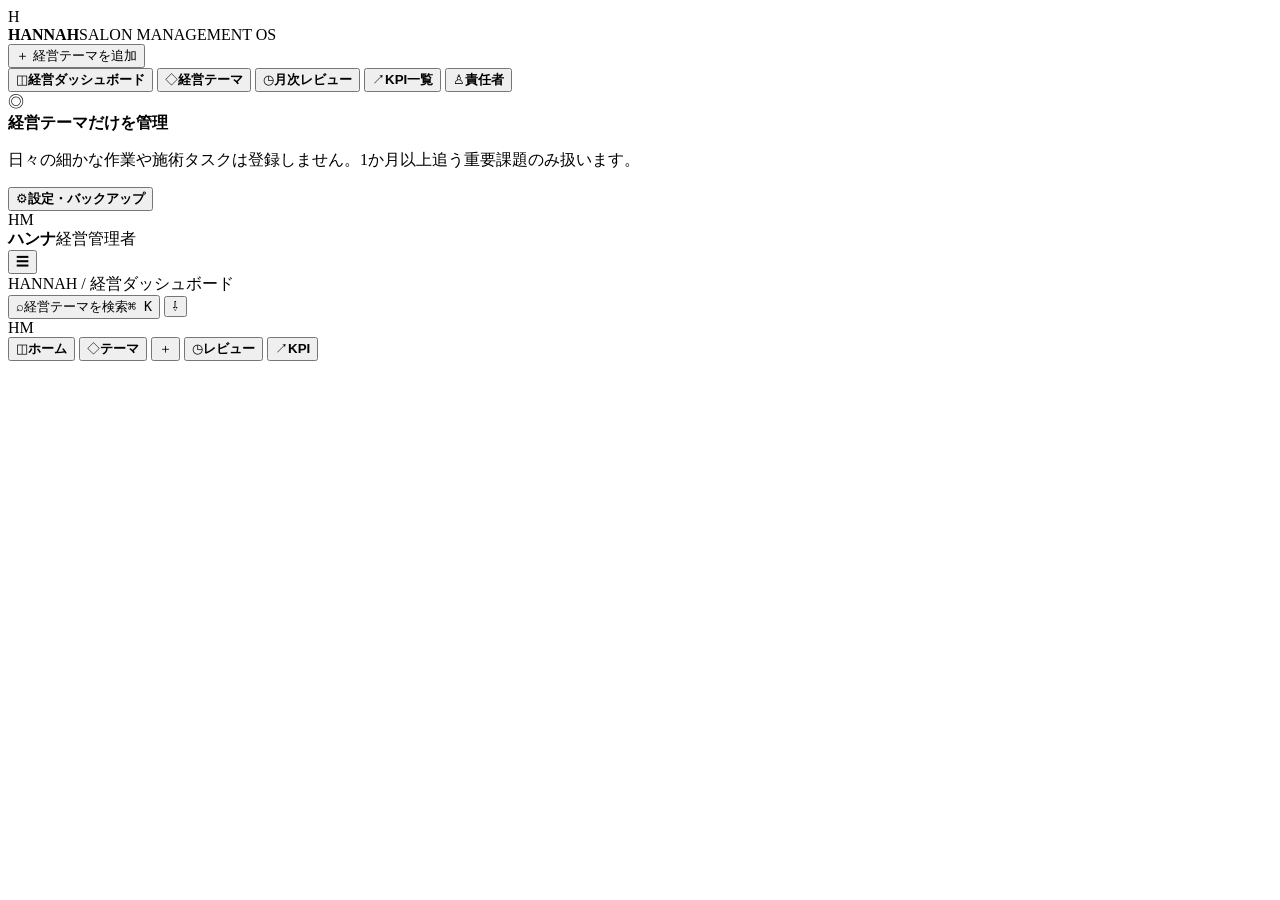
==== index.html @ eab4a726 "Add HANNAH salon management site shell" ====
<!doctype html>
<html lang="ja">
<head>
  <meta charset="utf-8">
  <meta name="viewport" content="width=device-width,initial-scale=1,viewport-fit=cover">
  <meta name="theme-color" content="#faf9f6">
  <meta name="description" content="HANNAH SALON MANAGEMENT OS - 美容室経営の重要テーマを管理する経営ボード">
  <title>HANNAH SALON MANAGEMENT OS｜PC版</title>
  <link rel="stylesheet" href="styles.css">
</head>
<body>
  <div id="app" class="app-shell">
    <aside class="sidebar" id="sidebar">
      <div class="brand">
        <div class="brand-mark">H</div>
        <div><strong>HANNAH</strong><span>SALON MANAGEMENT OS</span></div>
      </div>

      <button class="primary-create" data-action="new-theme"><span>＋</span> 経営テーマを追加</button>

      <nav class="nav">
        <button class="nav-item active" data-route="dashboard"><span>◫</span><b>経営ダッシュボード</b></button>
        <button class="nav-item" data-route="themes"><span>◇</span><b>経営テーマ</b><em id="themeCount"></em></button>
        <button class="nav-item" data-route="review"><span>◷</span><b>月次レビュー</b></button>
        <button class="nav-item" data-route="kpi"><span>↗</span><b>KPI一覧</b></button>
        <button class="nav-item" data-route="team"><span>♙</span><b>責任者</b></button>
      </nav>

      <div class="sidebar-note">
        <span class="note-icon">◎</span>
        <div><strong>経営テーマだけを管理</strong><p>日々の細かな作業や施術タスクは登録しません。1か月以上追う重要課題のみ扱います。</p></div>
      </div>

      <div class="sidebar-bottom">
        <button class="nav-item" data-route="settings"><span>⚙</span><b>設定・バックアップ</b></button>
        <div class="profile-card">
          <div class="avatar gold">HM</div>
          <div><strong>ハンナ</strong><span>経営管理者</span></div>
        </div>
      </div>
    </aside>

    <div class="mobile-overlay" id="mobileOverlay" data-action="close-sidebar"></div>

    <main class="main">
      <header class="topbar">
        <button class="icon-btn mobile-menu" data-action="toggle-sidebar" aria-label="メニュー">☰</button>
        <div class="breadcrumb" id="breadcrumb">HANNAH / 経営ダッシュボード</div>
        <div class="top-actions">
          <button class="search-btn" data-action="open-search"><span>⌕</span><span>経営テーマを検索</span><kbd>⌘ K</kbd></button>
          <button class="icon-btn" data-action="export" title="バックアップ">⇩</button>
          <div class="avatar gold">HM</div>
        </div>
      </header>
      <div id="content" class="content"></div>
    </main>

    <nav class="mobile-nav">
      <button class="active" data-route="dashboard"><span>◫</span><b>ホーム</b></button>
      <button data-route="themes"><span>◇</span><b>テーマ</b></button>
      <button class="mobile-add" data-action="new-theme">＋</button>
      <button data-route="review"><span>◷</span><b>レビュー</b></button>
      <button data-route="kpi"><span>↗</span><b>KPI</b></button>
    </nav>

    <div id="drawerBackdrop" class="drawer-backdrop" hidden data-action="close-drawer"></div>
    <aside id="drawer" class="drawer" hidden></aside>

    <div id="modalBackdrop" class="modal-backdrop" hidden>
      <div id="modal" class="modal"></div>
    </div>

    <div id="searchBackdrop" class="search-backdrop" hidden>
      <div class="search-panel">
        <div class="search-input"><span>⌕</span><input id="searchInput" placeholder="経営テーマ・重点施策・判断事項を検索"><kbd>ESC</kbd></div>
        <div id="searchResults" class="search-results"></div>
      </div>
    </div>

    <div id="toast" class="toast"></div>
  </div>
  <script src="app.js"></script>
</body>
</html>
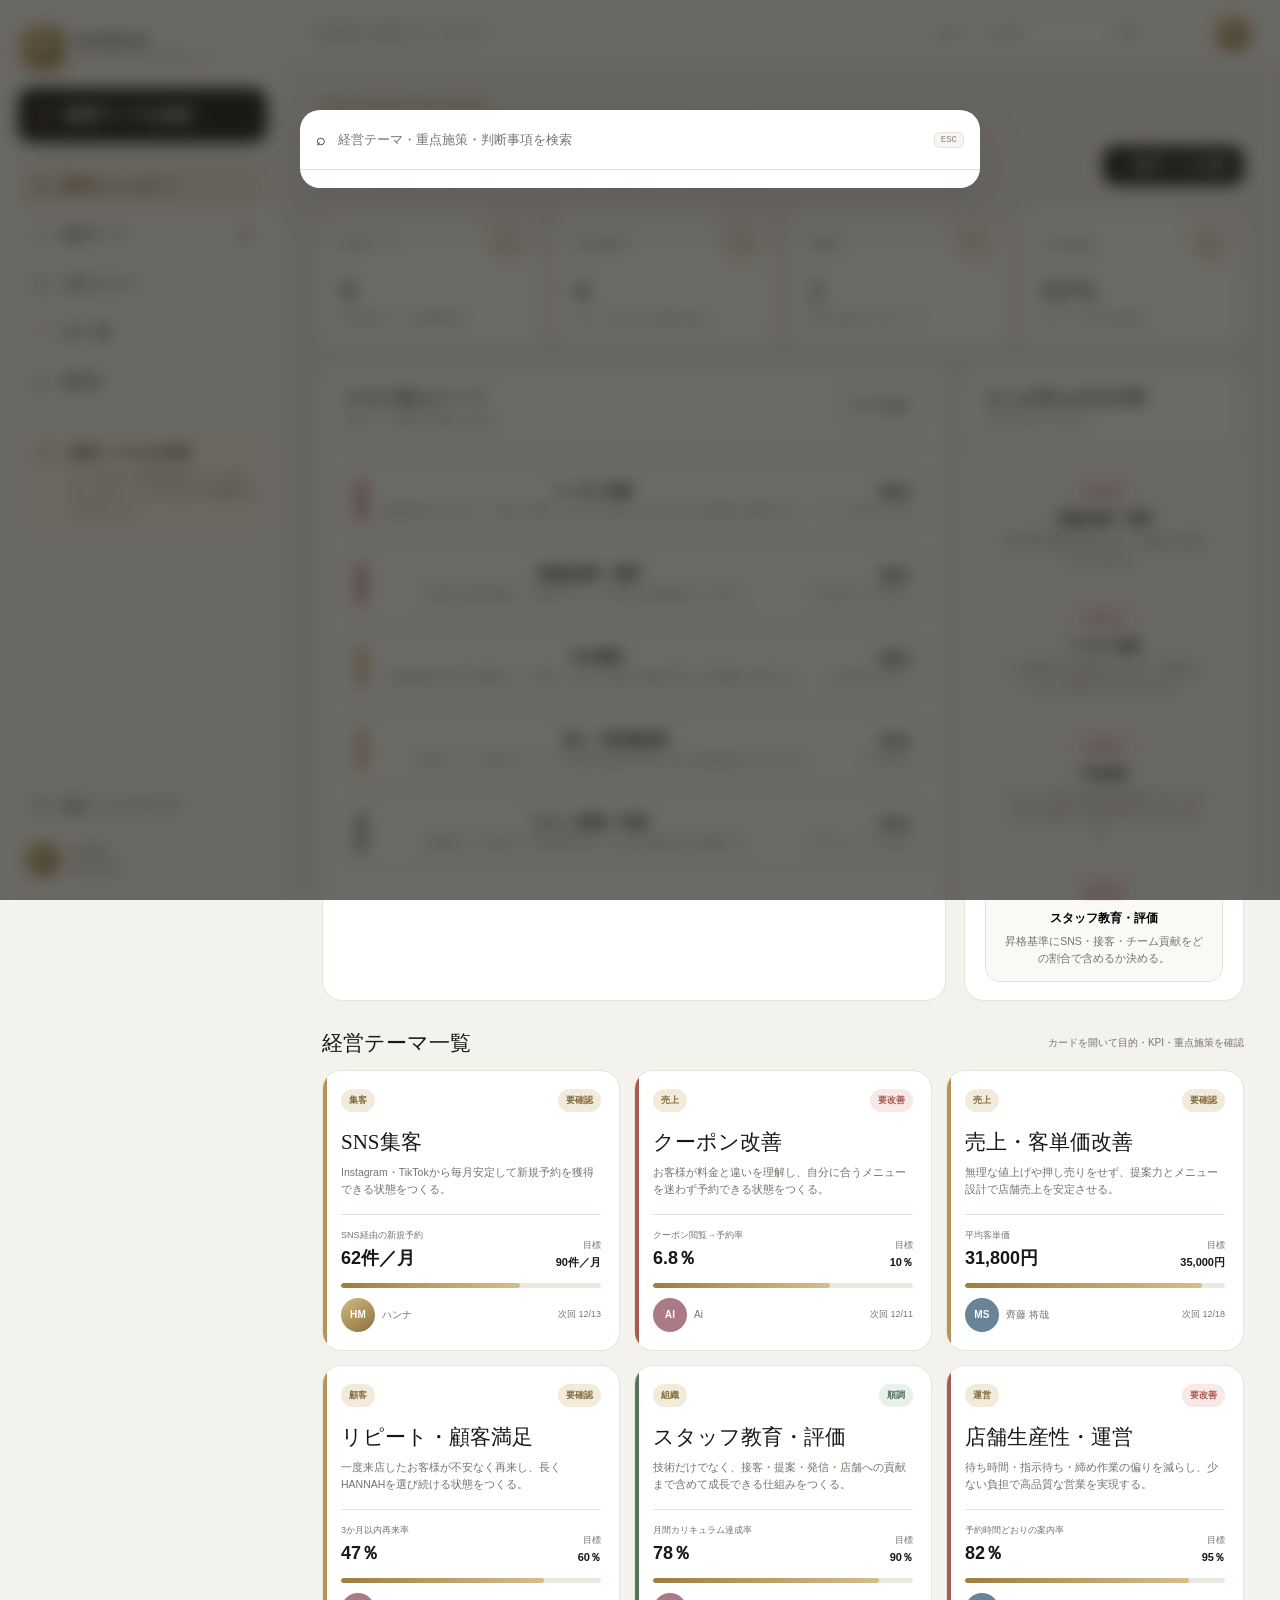
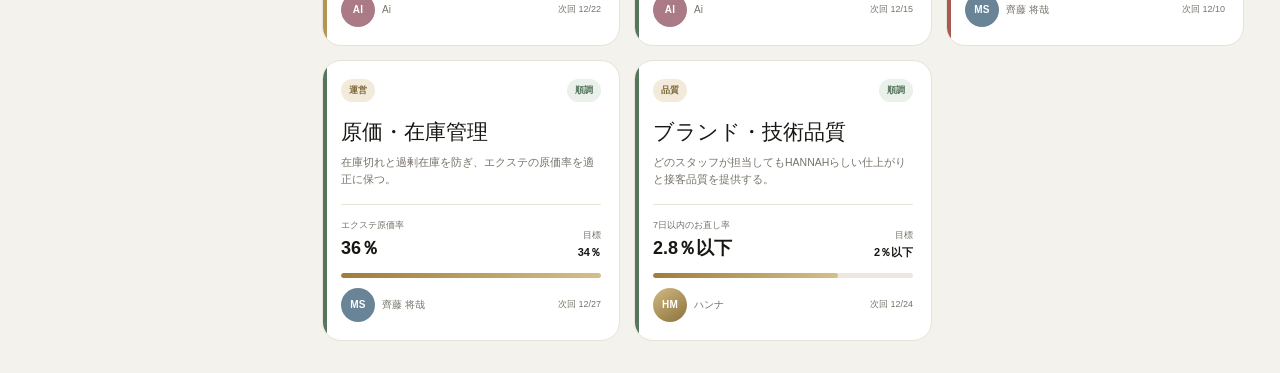
==== commit b7059dad: "Wire the public site application" ====
--- a/index.html
+++ b/index.html
@@ -5,7 +5,7 @@
   <meta name="viewport" content="width=device-width,initial-scale=1,viewport-fit=cover">
   <meta name="theme-color" content="#faf9f6">
   <meta name="description" content="HANNAH SALON MANAGEMENT OS - 美容室経営の重要テーマを管理する経営ボード">
-  <title>HANNAH SALON MANAGEMENT OS｜PC版</title>
+  <title>HANNAH SALON MANAGEMENT OS</title>
   <link rel="stylesheet" href="styles.css">
 </head>
 <body>
@@ -79,6 +79,7 @@
 
     <div id="toast" class="toast"></div>
   </div>
-  <script src="app.js"></script>
+  <script src="js/core.js"></script>
+  <script src="js/app.js"></script>
 </body>
 </html>
--- a/styles.css
+++ b/styles.css
@@ -0,0 +1,10 @@
+:root{
+  --bg:#f4f2ed;--surface:#fff;--surface-soft:#faf9f6;--ink:#171713;--muted:#77736a;--line:#e8e3d8;
+  --gold:#b59555;--gold-dark:#826b3c;--gold-soft:#f2ebdc;--black:#1d1d19;--green:#56755d;--green-soft:#eaf1eb;
+  --red:#a95950;--red-soft:#f7e9e7;--purple:#766482;--purple-soft:#f0ebf3;--blue:#5e7487;--blue-soft:#e9eff3;
+  --shadow:0 18px 55px rgba(38,34,25,.10);--radius:20px;--sidebar:286px;
+}
+*{box-sizing:border-box}html,body{margin:0;min-height:100%;font-family:Inter,"Noto Sans JP",-apple-system,BlinkMacSystemFont,"Segoe UI",sans-serif;color:var(--ink);background:var(--bg)}button,input,select,textarea{font:inherit}button{cursor:pointer}.app-shell{min-height:100vh}.sidebar{position:fixed;inset:0 auto 0 0;width:var(--sidebar);background:#fbfaf7;border-right:1px solid var(--line);padding:22px 18px;display:flex;flex-direction:column;z-index:50}.brand{display:flex;align-items:center;gap:12px;padding:4px 4px 20px}.brand-mark{width:42px;height:42px;border-radius:13px;background:linear-gradient(145deg,#d7c391,#8e7136);color:#fff;display:grid;place-items:center;font-family:Georgia,serif;font-size:25px;box-shadow:0 8px 24px rgba(151,118,56,.22)}.brand strong{display:block;letter-spacing:.16em;font-size:14px}.brand span{display:block;color:var(--muted);font-size:9px;letter-spacing:.12em;margin-top:4px}.primary-create{border:0;border-radius:14px;background:var(--black);color:#fff;padding:13px 16px;font-weight:700;text-align:left;display:flex;align-items:center;gap:10px;box-shadow:0 9px 20px rgba(0,0,0,.12)}.primary-create span{font-size:21px;color:#dec58e}.nav{display:grid;gap:6px;margin-top:22px}.nav-item{border:0;background:transparent;display:flex;align-items:center;gap:11px;min-height:43px;border-radius:12px;padding:0 12px;color:#5e5a52;text-align:left}.nav-item span{width:21px;text-align:center;font-size:17px}.nav-item b{font-size:13px;flex:1}.nav-item em{font-style:normal;font-size:11px;border-radius:20px;background:#eee9de;padding:2px 7px}.nav-item:hover,.nav-item.active{background:var(--gold-soft);color:#4d3d1f}.sidebar-note{margin-top:25px;border:1px solid #e6dcc7;background:#fffaf0;border-radius:17px;padding:14px;display:flex;gap:10px}.note-icon{width:27px;height:27px;flex:0 0 27px;border:1px solid #d9c69b;border-radius:50%;display:grid;place-items:center;color:var(--gold-dark)}.sidebar-note strong{font-size:12px}.sidebar-note p{font-size:10.5px;line-height:1.65;color:#777064;margin:6px 0 0}.sidebar-bottom{margin-top:auto}.profile-card{display:flex;align-items:center;gap:10px;padding:14px 8px 2px}.profile-card strong,.profile-card span{display:block}.profile-card strong{font-size:12px}.profile-card span{font-size:10px;color:var(--muted);margin-top:2px}.avatar{width:34px;height:34px;border-radius:50%;display:grid;place-items:center;font-size:10px;font-weight:800;color:#fff;letter-spacing:.03em}.avatar.gold{background:linear-gradient(145deg,#d2ba83,#8b713c)}.avatar.blue{background:#698497}.avatar.pink{background:#aa7a86}.avatar.green{background:#66806c}.avatar.purple{background:#806b8b}.main{margin-left:var(--sidebar);min-height:100vh}.topbar{height:68px;position:sticky;top:0;z-index:30;background:rgba(250,249,246,.88);backdrop-filter:blur(18px);border-bottom:1px solid rgba(226,221,210,.8);display:flex;align-items:center;padding:0 30px;gap:18px}.breadcrumb{font-size:12px;color:#77736a}.top-actions{margin-left:auto;display:flex;align-items:center;gap:9px}.search-btn{width:255px;border:1px solid var(--line);background:#fff;border-radius:12px;height:38px;display:flex;align-items:center;gap:8px;color:#807b72;padding:0 11px}.search-btn span:nth-child(2){font-size:11px;flex:1;text-align:left}.search-btn kbd,.search-input kbd{border:1px solid var(--line);background:#f7f5ef;border-radius:6px;padding:2px 6px;font-size:9px;color:#8d887e}.icon-btn{width:38px;height:38px;border:1px solid var(--line);background:#fff;border-radius:11px;color:#59564f}.mobile-menu{display:none}.content{padding:32px 36px;max-width:1800px;margin:auto}.page-head{display:flex;justify-content:space-between;gap:25px;align-items:flex-end;margin-bottom:25px}.eyebrow{font-size:10px;letter-spacing:.15em;text-transform:uppercase;color:var(--gold-dark);font-weight:800}.page-head h1{font-family:Georgia,"Yu Mincho",serif;font-weight:500;font-size:31px;margin:7px 0 5px;letter-spacing:-.03em}.page-head p{margin:0;color:var(--muted);font-size:12px;line-height:1.65}.page-actions{display:flex;gap:8px;align-items:center}.button{border:1px solid var(--line);border-radius:12px;padding:10px 14px;background:#fff;font-size:12px;font-weight:700;color:#45423b}.button.dark{border-color:var(--black);background:var(--black);color:#fff}.button.gold{border-color:var(--gold);background:var(--gold);color:#fff}.button.ghost{background:transparent}.button.danger{color:var(--red);border-color:#e8c7c4}.stats-grid{display:grid;grid-template-columns:repeat(4,1fr);gap:14px;margin-bottom:22px}.stat-card{background:var(--surface);border:1px solid var(--line);border-radius:18px;padding:18px;min-height:118px;position:relative;overflow:hidden}.stat-card:after{content:"";position:absolute;width:90px;height:90px;border-radius:50%;background:linear-gradient(145deg,rgba(181,149,85,.12),transparent);right:-30px;top:-30px}.stat-top{display:flex;justify-content:space-between;align-items:center;color:var(--muted);font-size:11px}.stat-icon{width:31px;height:31px;border-radius:10px;background:var(--gold-soft);display:grid;place-items:center;color:var(--gold-dark)}.stat-value{font-family:Georgia,serif;font-size:29px;margin-top:14px}.stat-sub{font-size:10px;color:var(--muted);margin-top:5px}.dashboard-grid{display:grid;grid-template-columns:minmax(0,1.55fr) minmax(280px,.65fr);gap:18px}.panel{background:var(--surface);border:1px solid var(--line);border-radius:var(--radius);overflow:hidden}.panel-head{padding:18px 20px;border-bottom:1px solid var(--line);display:flex;justify-content:space-between;align-items:center}.panel-head h2{font-family:Georgia,serif;font-size:18px;font-weight:500;margin:0}.panel-head p{margin:4px 0 0;font-size:10px;color:var(--muted)}.panel-body{padding:18px 20px}.focus-list{display:grid;gap:11px}.focus-row{border:1px solid var(--line);border-radius:15px;padding:14px;display:grid;grid-template-columns:7px minmax(0,1fr) auto;gap:12px;align-items:center;transition:.2s;background:#fff}.focus-row:hover{transform:translateY(-1px);box-shadow:0 8px 25px rgba(45,39,25,.06)}.health-bar{height:42px;border-radius:10px;background:var(--green)}.health-bar.watch{background:var(--gold)}.health-bar.risk{background:var(--red)}.focus-main{min-width:0}.focus-main strong{font-size:13px;display:block}.focus-main p{margin:5px 0 0;color:var(--muted);font-size:10.5px;white-space:nowrap;overflow:hidden;text-overflow:ellipsis}.focus-meta{text-align:right}.focus-meta b{display:block;font-size:15px}.focus-meta span{font-size:9px;color:var(--muted)}.decision-list{display:grid;gap:10px}.decision-card{background:var(--surface-soft);border:1px solid var(--line);border-radius:14px;padding:14px}.decision-card .tag{display:inline-flex;font-size:9px;border-radius:20px;padding:4px 8px;background:var(--red-soft);color:var(--red);font-weight:800}.decision-card strong{font-size:12px;display:block;margin-top:9px}.decision-card p{font-size:10.5px;color:var(--muted);line-height:1.6;margin:6px 0 0}.section-title{display:flex;align-items:center;justify-content:space-between;margin:28px 0 13px}.section-title h2{font-family:Georgia,serif;font-size:21px;font-weight:500;margin:0}.section-title span{font-size:10px;color:var(--muted)}.theme-grid{display:grid;grid-template-columns:repeat(3,minmax(0,1fr));gap:14px}.theme-card{background:#fff;border:1px solid var(--line);border-radius:19px;padding:18px;cursor:pointer;position:relative;overflow:hidden;transition:.2s}.theme-card:hover{transform:translateY(-2px);box-shadow:var(--shadow)}.theme-card:before{content:"";position:absolute;inset:0 auto 0 0;width:4px;background:var(--gold)}.theme-card[data-health="good"]:before{background:var(--green)}.theme-card[data-health="risk"]:before{background:var(--red)}.theme-top{display:flex;justify-content:space-between;align-items:flex-start;gap:10px}.theme-category{font-size:9px;color:var(--gold-dark);background:var(--gold-soft);padding:5px 8px;border-radius:20px;font-weight:800}.health-pill{font-size:9px;border-radius:20px;padding:5px 8px;font-weight:800}.health-pill.good{background:var(--green-soft);color:var(--green)}.health-pill.watch{background:var(--gold-soft);color:var(--gold-dark)}.health-pill.risk{background:var(--red-soft);color:var(--red)}.theme-card h3{font-family:Georgia,"Yu Mincho",serif;font-size:21px;font-weight:500;margin:16px 0 8px}.theme-purpose{height:34px;font-size:10.5px;line-height:1.6;color:var(--muted);margin:0}.kpi-box{margin-top:16px;padding-top:14px;border-top:1px solid var(--line);display:flex;align-items:flex-end;justify-content:space-between}.kpi-box span{font-size:9px;color:var(--muted);display:block}.kpi-box strong{font-size:18px;display:block;margin-top:4px}.kpi-target{text-align:right}.kpi-target b{font-size:11px}.progress-track{height:5px;background:#ece8df;border-radius:8px;overflow:hidden;margin:13px 0 10px}.progress-track i{display:block;height:100%;background:linear-gradient(90deg,#9e7d3e,#d5bf89);border-radius:8px}.theme-footer{display:flex;justify-content:space-between;align-items:center}.owner-line{display:flex;align-items:center;gap:7px}.owner-line span{font-size:10px;color:var(--muted)}.next-review{font-size:9px;color:var(--muted)}.filters{display:flex;gap:8px;flex-wrap:wrap;margin-bottom:16px}.filter-btn{border:1px solid var(--line);background:#fff;border-radius:20px;padding:7px 12px;font-size:10px;color:#6e6a62}.filter-btn.active{background:var(--black);border-color:var(--black);color:#fff}.board{display:grid;grid-template-columns:repeat(4,minmax(250px,1fr));gap:14px;overflow:auto;padding-bottom:10px}.board-column{background:#ebe8e1;border-radius:18px;padding:12px;min-height:510px}.column-head{display:flex;align-items:center;justify-content:space-between;padding:5px 4px 13px}.column-head strong{font-size:12px}.column-head span{font-size:9px;background:#fff;border-radius:20px;padding:3px 7px}.column-drop{display:grid;gap:10px;min-height:440px}.strategy-card{background:#fff;border:1px solid #e2ded4;border-radius:15px;padding:14px;cursor:grab;box-shadow:0 3px 10px rgba(49,44,32,.03)}.strategy-card.dragging{opacity:.45}.strategy-card h3{font-size:13px;margin:9px 0 6px}.strategy-card p{font-size:10px;line-height:1.55;color:var(--muted);margin:0}.strategy-card .mini-kpi{display:flex;justify-content:space-between;margin-top:13px;padding-top:11px;border-top:1px solid var(--line);font-size:9px}.strategy-card .mini-kpi b{font-size:12px}.strategy-bottom{display:flex;justify-content:space-between;align-items:center;margin-top:12px}.review-table,.kpi-table,.team-table{width:100%;border-collapse:collapse}.review-table th,.kpi-table th,.team-table th{text-align:left;font-size:9px;text-transform:uppercase;letter-spacing:.08em;color:var(--muted);padding:12px;border-bottom:1px solid var(--line)}.review-table td,.kpi-table td,.team-table td{padding:14px 12px;border-bottom:1px solid var(--line);font-size:11px;vertical-align:middle}.table-theme{display:flex;gap:9px;align-items:center}.table-theme i{width:8px;height:32px;border-radius:8px;background:var(--gold)}.table-theme strong{display:block;font-size:12px}.table-theme span{display:block;font-size:9px;color:var(--muted);margin-top:3px}.status-select{border:1px solid var(--line);background:#fff;border-radius:10px;padding:7px;font-size:10px}.decision-cell{max-width:290px;line-height:1.5;color:#555149}.meter{width:110px;height:6px;background:#ece8e0;border-radius:6px;overflow:hidden}.meter i{display:block;height:100%;background:var(--gold)}.kpi-value{font-size:16px;font-weight:800}.kpi-delta{font-size:9px;margin-top:3px;color:var(--muted)}.review-hero{background:linear-gradient(125deg,#1f1f1b,#38342c);color:#fff;border-radius:24px;padding:27px;display:grid;grid-template-columns:1.4fr .6fr;gap:30px;margin-bottom:18px}.review-hero h2{font-family:Georgia,serif;font-weight:500;font-size:25px;margin:6px 0 8px}.review-hero p{font-size:11px;color:#d1cec6;line-height:1.7}.review-score{display:flex;align-items:center;justify-content:center;gap:14px;border-left:1px solid rgba(255,255,255,.15)}.review-score strong{font-family:Georgia,serif;font-size:45px;font-weight:400;color:#e5cf9a}.review-score span{font-size:10px;color:#c8c3b9}.principles{display:grid;grid-template-columns:repeat(3,1fr);gap:14px}.principle{border:1px solid var(--line);background:#fff;border-radius:16px;padding:17px}.principle b{font-family:Georgia,serif;font-size:17px;font-weight:500}.principle p{font-size:10.5px;line-height:1.65;color:var(--muted);margin:8px 0 0}.empty{padding:45px;text-align:center;color:var(--muted);font-size:12px}.drawer-backdrop{position:fixed;inset:0;background:rgba(27,25,21,.25);backdrop-filter:blur(3px);z-index:80}.drawer{position:fixed;top:0;right:0;bottom:0;width:min(610px,100%);background:#fff;z-index:90;box-shadow:-20px 0 70px rgba(30,27,20,.14);overflow:auto}.drawer-head{position:sticky;top:0;background:rgba(255,255,255,.95);backdrop-filter:blur(12px);border-bottom:1px solid var(--line);padding:19px 22px;display:flex;justify-content:space-between;align-items:center;z-index:3}.drawer-head .category{font-size:9px;color:var(--gold-dark);font-weight:800}.drawer-head h2{font-family:Georgia,"Yu Mincho",serif;font-size:25px;font-weight:500;margin:5px 0 0}.drawer-body{padding:22px}.drawer-section{padding:20px 0;border-bottom:1px solid var(--line)}.drawer-section:first-child{padding-top:0}.drawer-section h3{font-size:11px;letter-spacing:.08em;text-transform:uppercase;margin:0 0 12px;color:#6c675e}.objective{font-family:Georgia,"Yu Mincho",serif;font-size:19px;line-height:1.7;margin:0}.detail-grid{display:grid;grid-template-columns:1fr 1fr;gap:12px}.detail-box{background:var(--surface-soft);border:1px solid var(--line);border-radius:14px;padding:13px}.detail-box span{font-size:9px;color:var(--muted);display:block}.detail-box strong{font-size:13px;display:block;margin-top:5px}.decision-highlight{background:#fff8eb;border:1px solid #ead6ab;border-radius:16px;padding:16px}.decision-highlight span{font-size:9px;color:var(--gold-dark);font-weight:800}.decision-highlight p{font-size:13px;line-height:1.7;margin:7px 0 0}.initiative-list{display:grid;gap:8px}.initiative{display:flex;gap:10px;align-items:flex-start;border:1px solid var(--line);border-radius:13px;padding:12px}.initiative i{width:22px;height:22px;border-radius:50%;background:var(--gold-soft);display:grid;place-items:center;font-style:normal;font-size:9px;color:var(--gold-dark);font-weight:800}.initiative div{font-size:11px;line-height:1.6}.drawer-actions{position:sticky;bottom:0;background:#fff;border-top:1px solid var(--line);padding:15px 22px;display:flex;justify-content:space-between;gap:8px}.modal-backdrop,.search-backdrop{position:fixed;inset:0;background:rgba(25,23,19,.4);backdrop-filter:blur(6px);z-index:100;display:grid;place-items:center;padding:20px}.modal{width:min(720px,100%);max-height:90vh;overflow:auto;background:#fff;border-radius:22px;box-shadow:var(--shadow)}.modal-head{padding:19px 22px;border-bottom:1px solid var(--line);display:flex;justify-content:space-between;align-items:center}.modal-head h2{font-family:Georgia,serif;font-size:21px;font-weight:500;margin:0}.modal-body{padding:22px}.modal-footer{padding:15px 22px;border-top:1px solid var(--line);display:flex;justify-content:flex-end;gap:8px}.form-grid{display:grid;grid-template-columns:1fr 1fr;gap:14px}.form-group{display:grid;gap:7px}.form-group.full{grid-column:1/-1}.form-group label{font-size:10px;font-weight:800;color:#5f5b53}.form-group input,.form-group select,.form-group textarea{width:100%;border:1px solid var(--line);background:#fff;border-radius:11px;padding:10px 11px;font-size:11px;color:var(--ink);outline:none}.form-group textarea{min-height:88px;resize:vertical}.form-group input:focus,.form-group select:focus,.form-group textarea:focus{border-color:#cbb071;box-shadow:0 0 0 3px rgba(181,149,85,.12)}.helper{font-size:9px;color:var(--muted);line-height:1.5}.search-panel{width:min(680px,100%);background:#fff;border-radius:20px;overflow:hidden;box-shadow:var(--shadow);align-self:start;margin-top:10vh}.search-input{height:60px;display:flex;align-items:center;gap:10px;padding:0 16px;border-bottom:1px solid var(--line)}.search-input input{flex:1;border:0;outline:0;font-size:13px}.search-results{max-height:460px;overflow:auto;padding:9px}.search-result{width:100%;border:0;background:#fff;border-radius:12px;padding:12px;display:flex;align-items:center;gap:12px;text-align:left}.search-result:hover{background:var(--surface-soft)}.search-result i{width:6px;height:36px;border-radius:5px;background:var(--gold)}.search-result strong{display:block;font-size:12px}.search-result span{display:block;color:var(--muted);font-size:9px;margin-top:4px}.toast{position:fixed;left:50%;bottom:30px;transform:translate(-50%,20px);background:#1f1f1b;color:#fff;border-radius:12px;padding:11px 16px;font-size:11px;opacity:0;pointer-events:none;z-index:200;transition:.25s}.toast.show{opacity:1;transform:translate(-50%,0)}.mobile-nav{display:none}.mobile-overlay{display:none}
+@media(max-width:1180px){.theme-grid{grid-template-columns:repeat(2,minmax(0,1fr))}.dashboard-grid{grid-template-columns:1fr}.stats-grid{grid-template-columns:repeat(2,1fr)}}
+@media(max-width:600px){:root{--sidebar:270px}.sidebar{transform:translateX(-100%);transition:.25s}.sidebar.open{transform:translateX(0)}.mobile-overlay.show{display:block;position:fixed;inset:0;background:rgba(23,21,18,.35);z-index:40}.main{margin-left:0}.topbar{padding:0 15px;height:61px}.mobile-menu{display:block}.breadcrumb{font-size:10px}.search-btn{width:38px;padding:0;justify-content:center}.search-btn span:nth-child(2),.search-btn kbd,.top-actions>.icon-btn{display:none}.content{padding:18px 14px 88px}.page-head{display:block}.page-head h1{font-size:27px}.page-actions{margin-top:15px}.stats-grid{grid-template-columns:1fr 1fr;gap:9px}.stat-card{padding:14px;min-height:105px}.stat-value{font-size:25px}.theme-grid{grid-template-columns:1fr}.board{grid-template-columns:repeat(4,280px)}.review-hero{grid-template-columns:1fr;padding:22px}.review-score{border-left:0;border-top:1px solid rgba(255,255,255,.15);padding-top:18px}.principles{grid-template-columns:1fr}.table-wrap{overflow:auto}.review-table,.kpi-table,.team-table{min-width:760px}.mobile-nav{position:fixed;display:grid;grid-template-columns:repeat(5,1fr);left:0;right:0;bottom:0;height:68px;background:rgba(255,255,255,.96);backdrop-filter:blur(16px);border-top:1px solid var(--line);z-index:45;padding-bottom:env(safe-area-inset-bottom)}.mobile-nav button{border:0;background:transparent;display:flex;flex-direction:column;align-items:center;justify-content:center;gap:4px;color:#858078}.mobile-nav button span{font-size:17px}.mobile-nav button b{font-size:8px}.mobile-nav button.active{color:var(--gold-dark)}.mobile-nav .mobile-add{width:45px;height:45px;border-radius:15px;background:var(--black);color:#fff;font-size:23px;align-self:center;justify-self:center}.detail-grid{grid-template-columns:1fr}.form-grid{grid-template-columns:1fr}.form-group.full{grid-column:auto}.drawer{width:100%}}
+@media(max-width:420px){.stats-grid{grid-template-columns:1fr 1fr}.stat-card{min-height:98px}.stat-top{font-size:9px}.page-head p{font-size:11px}.theme-card{padding:16px}.modal-backdrop{padding:8px}.modal{max-height:96vh;border-radius:18px}.top-actions{gap:5px}}
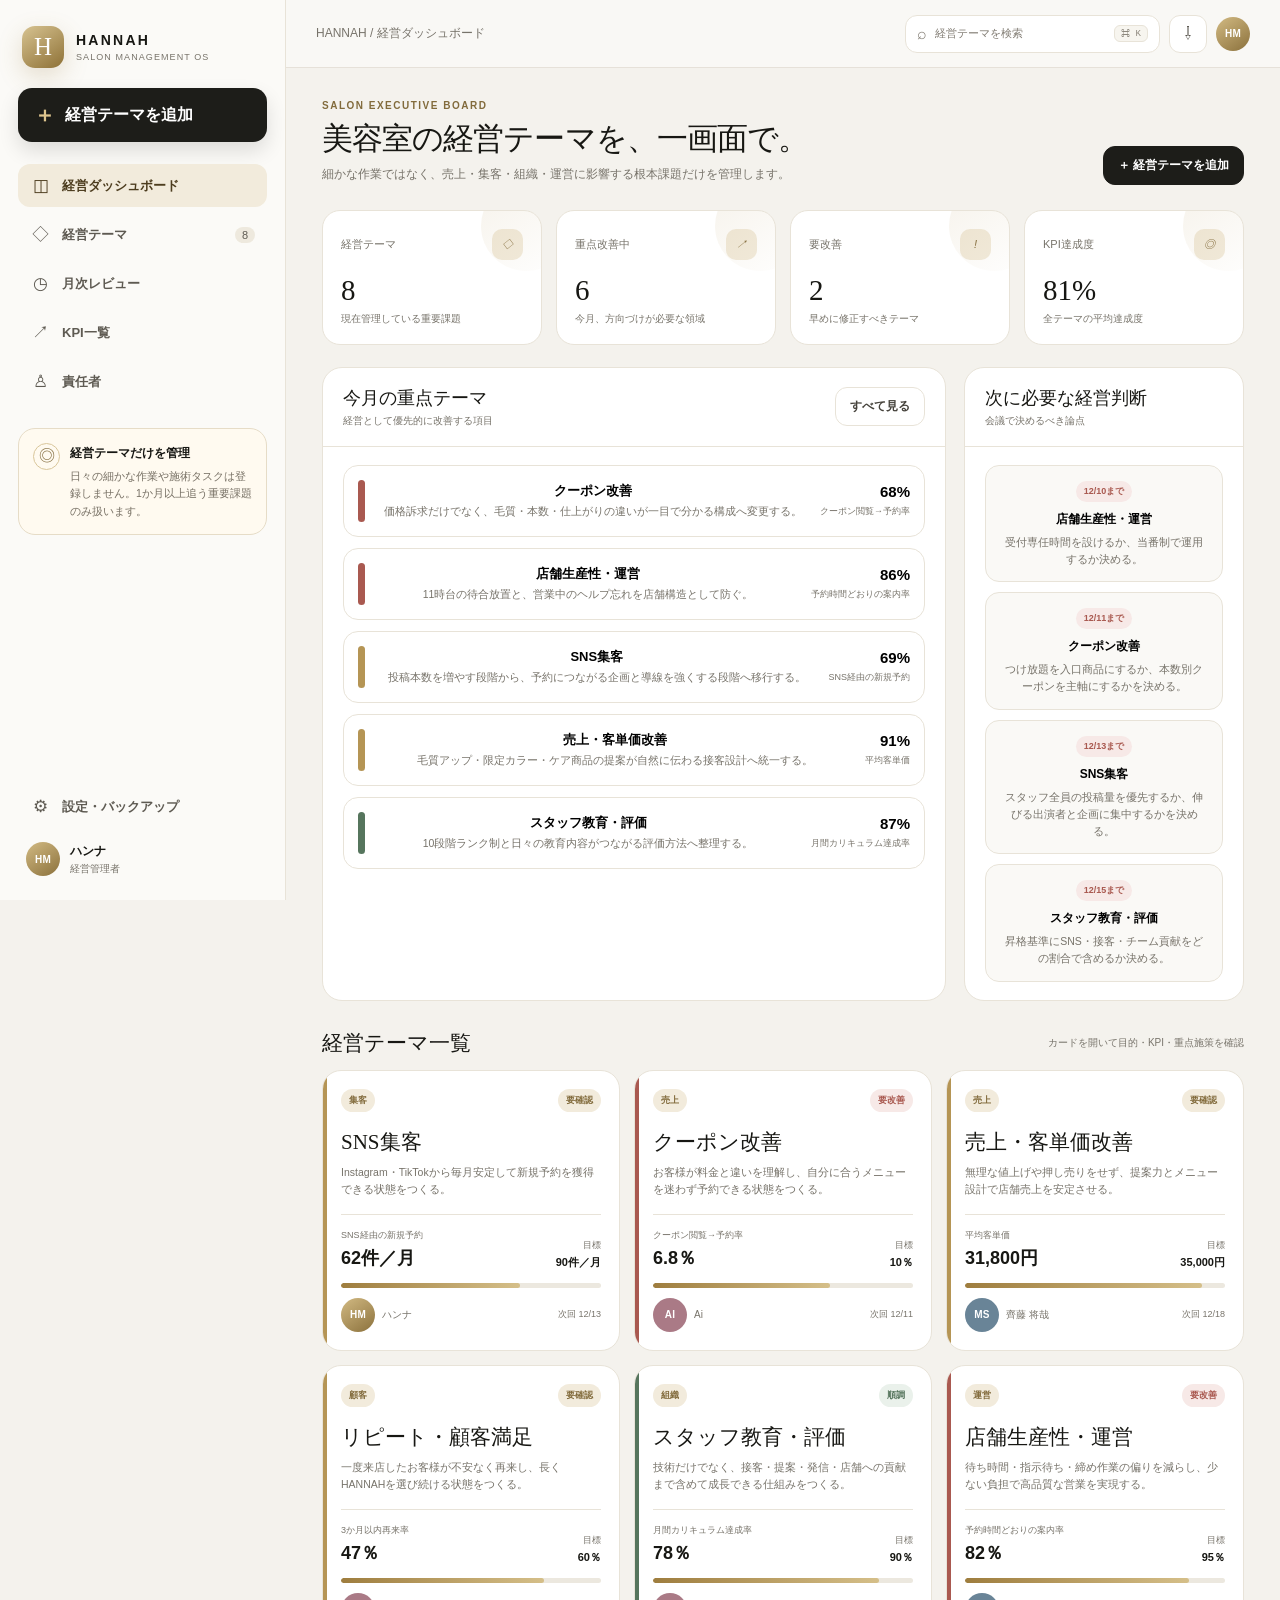
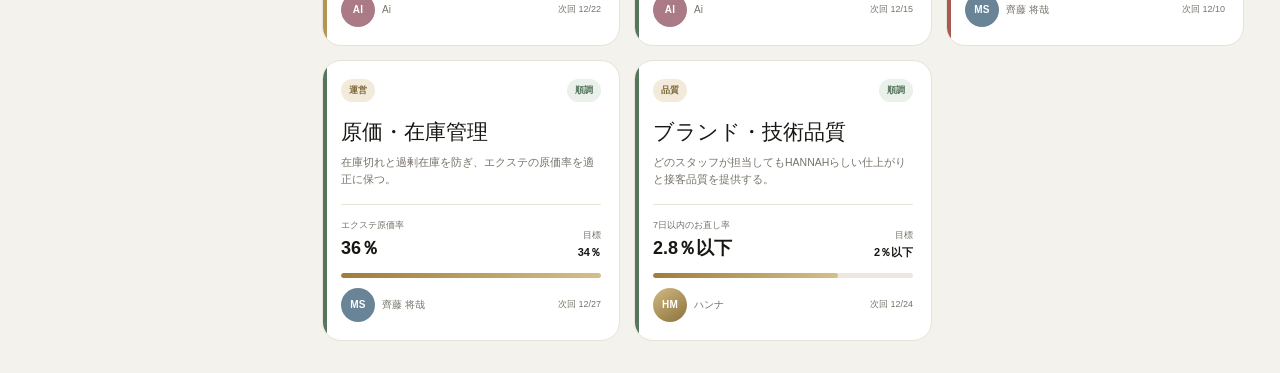
==== commit 453827d3: "Fix hidden overlays on initial page load" ====
--- a/index.html
+++ b/index.html
@@ -6,7 +6,8 @@
   <meta name="theme-color" content="#faf9f6">
   <meta name="description" content="HANNAH SALON MANAGEMENT OS - 美容室経営の重要テーマを管理する経営ボード">
   <title>HANNAH SALON MANAGEMENT OS</title>
-  <link rel="stylesheet" href="styles.css">
+  <link rel="stylesheet" href="styles.css?v=20260730-2">
+  <style>[hidden]{display:none!important}</style>
 </head>
 <body>
   <div id="app" class="app-shell">
@@ -79,7 +80,7 @@
 
     <div id="toast" class="toast"></div>
   </div>
-  <script src="js/core.js"></script>
-  <script src="js/app.js"></script>
+  <script src="js/core.js?v=20260730-2"></script>
+  <script src="js/app.js?v=20260730-2"></script>
 </body>
-</html>
+</html>
